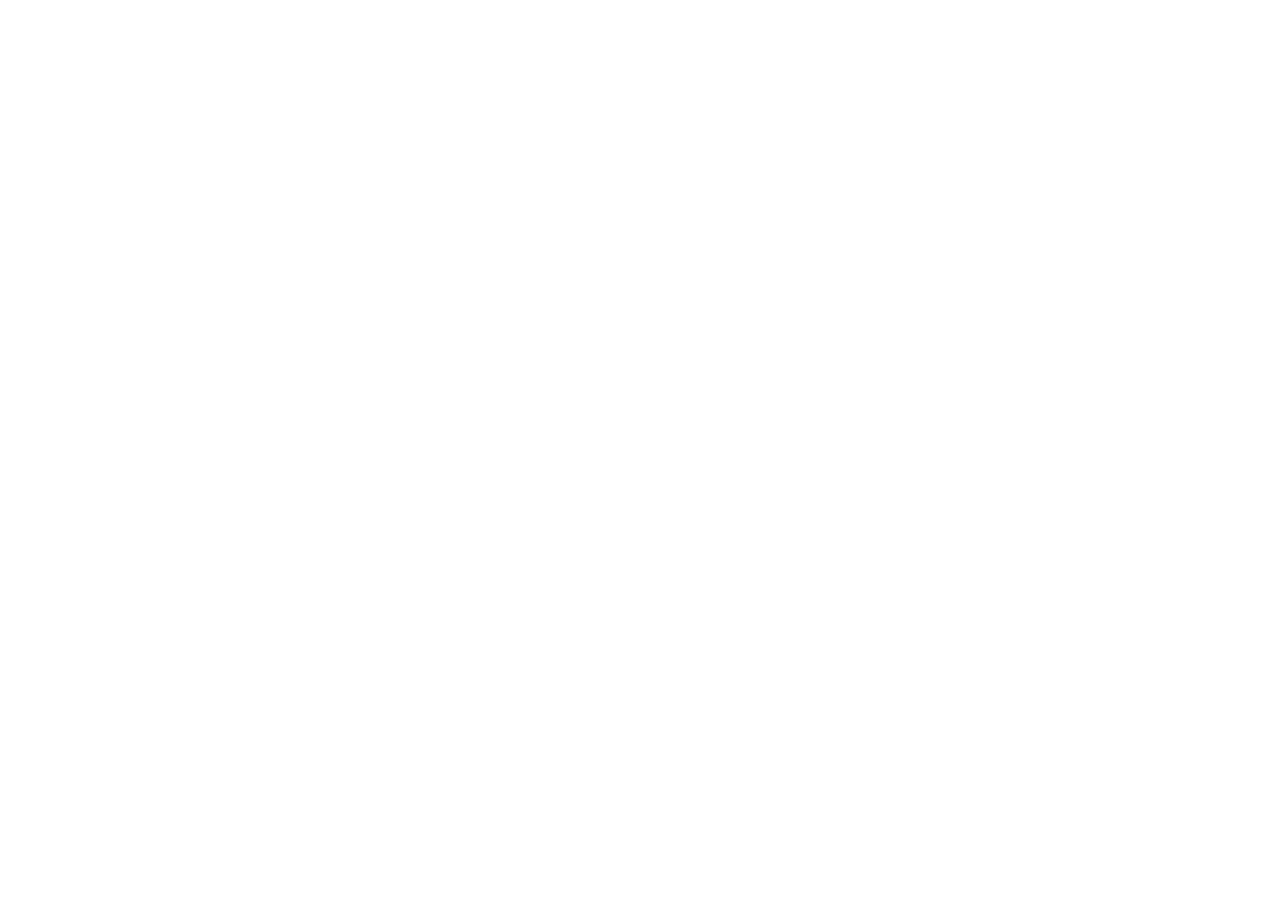
==== showcase/uiexperiments/index.html @ d34d2a48 "adding a showcase" ====
<!doctype html>
<html lang="en">
  <head>
    <meta charset="UTF-8" />
    <link rel="icon" type="image/svg+xml" href="/icon.svg" />
    <meta name="viewport" content="width=device-width, initial-scale=1.0" />
    <title>React UI experiments</title>
    <script type="module" crossorigin src="/assets/index-DC1l7DuR.js"></script>
    <link rel="stylesheet" crossorigin href="/assets/index-D_OOP_b_.css">
  </head>
  <body>
    <div id="root"></div>
  </body>
</html>
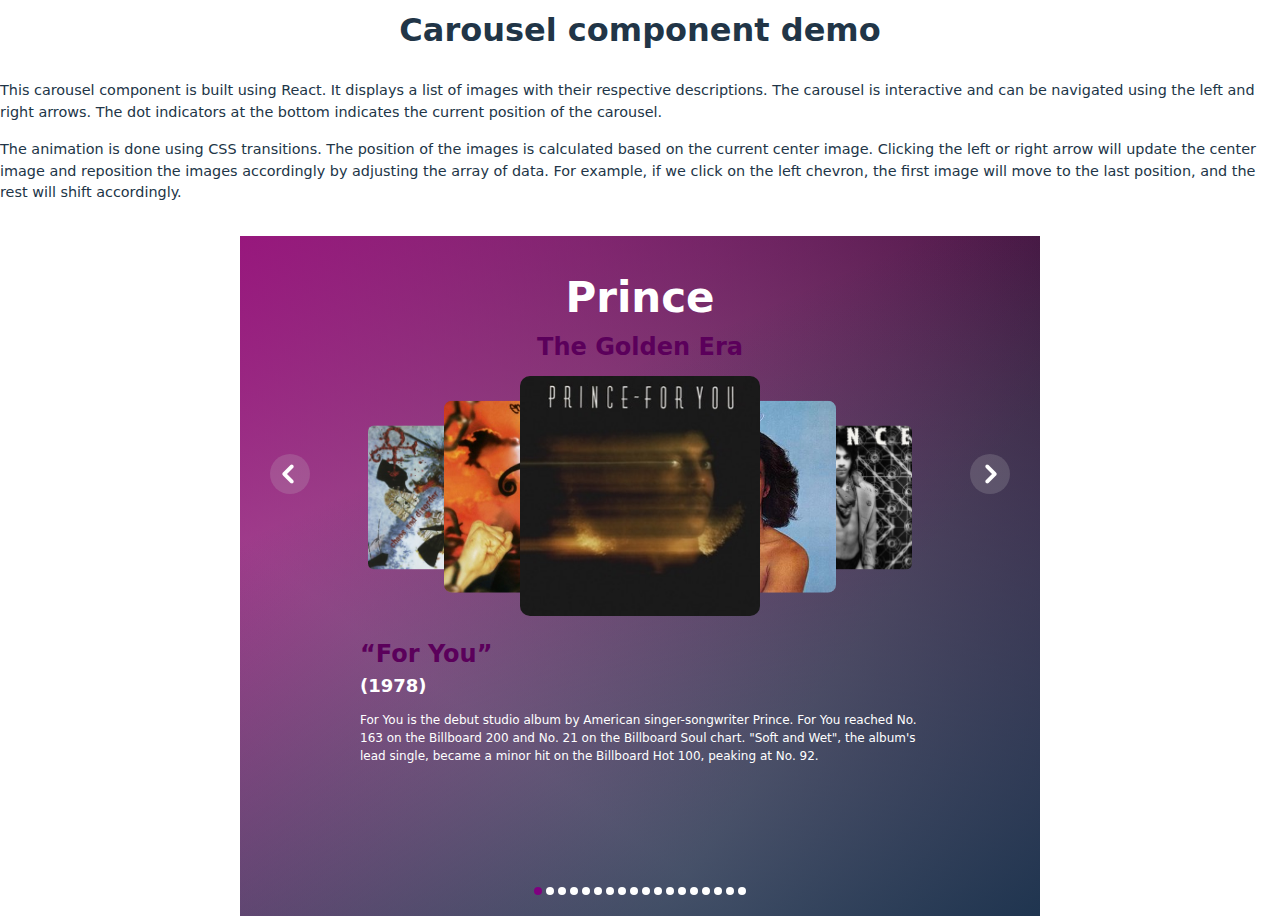
==== commit 7c5487be: "rearranged assets for uix" ====
--- a/showcase/uiexperiments/index.html
+++ b/showcase/uiexperiments/index.html
@@ -5,8 +5,8 @@
     <link rel="icon" type="image/svg+xml" href="/icon.svg" />
     <meta name="viewport" content="width=device-width, initial-scale=1.0" />
     <title>React UI experiments</title>
-    <script type="module" crossorigin src="/assets/index-DC1l7DuR.js"></script>
-    <link rel="stylesheet" crossorigin href="/assets/index-D_OOP_b_.css">
+    <script type="module" crossorigin src="/assets/uix/index-DC1l7DuR.js"></script>
+    <link rel="stylesheet" crossorigin href="/assets/uix/index-D_OOP_b_.css">
   </head>
   <body>
     <div id="root"></div>
--- a/assets/uix/index-D_OOP_b_.css
+++ b/assets/uix/index-D_OOP_b_.css
@@ -0,0 +1 @@
+._Carousel_1n3sc_5{background:linear-gradient(336deg,#092844d3,#09284400 70.71%),linear-gradient(127deg,#9d037ccc,#9d037c00 70.71%),linear-gradient(217deg,#2c0229e6,#2c022971 70.71%);width:800px;height:680px;margin:0;padding:0;position:relative;display:flex;flex-direction:column;align-items:center;justify-content:center}._Carousel_1n3sc_5>._headers_1n3sc_20{margin:0;padding-top:20px;color:#fff;text-align:center;position:absolute;top:10px}._Carousel_1n3sc_5>._headers_1n3sc_20>h1{font-weight:700;font-size:42px;margin:0}._Carousel_1n3sc_5>._headers_1n3sc_20>h2{color:#5b005b;margin:0}._Carousel_1n3sc_5>._albumDescription_1n3sc_40{color:#fff;margin:0 120px;position:absolute;top:400px}._Carousel_1n3sc_5>._albumDescription_1n3sc_40>h2{font-size:24px;margin:0;color:#5b005b}._Carousel_1n3sc_5>._albumDescription_1n3sc_40>h3{font-size:18px;margin:0}._Carousel_1n3sc_5>._albumDescription_1n3sc_40>p{font-size:12px;text-align:left;line-height:18px}._Carousel_1n3sc_5>._navIndicator_1n3sc_65{position:absolute;bottom:14px;left:0;width:100%;display:flex;justify-content:center}._Carousel_1n3sc_5>._navIndicator_1n3sc_65>._dotContainer_1n3sc_74>._dot_1n3sc_74{display:inline-block;width:8px;height:8px;border-radius:4px;background-color:#fff;margin:0 2px}._Carousel_1n3sc_5>._navIndicator_1n3sc_65>._dotContainer_1n3sc_74>._dot_1n3sc_74._selected_1n3sc_83{background-color:purple}._Carousel_1n3sc_5>._leftChevron_1n3sc_89,._Carousel_1n3sc_5>._rightChevron_1n3sc_90{position:absolute;top:32%;width:40px;height:40px;border-radius:20px;background-color:#c8c8c833;display:flex;align-items:center;justify-content:center;margin:0;padding:0;cursor:pointer;transition:.8s ease;z-index:99}._Carousel_1n3sc_5>._leftChevron_1n3sc_89{left:30px}._Carousel_1n3sc_5>._rightChevron_1n3sc_90{right:30px}._Carousel_1n3sc_5>._leftChevron_1n3sc_89>img,._Carousel_1n3sc_5>._rightChevron_1n3sc_90>img{width:12px;height:20px;margin-left:-4px;transition:.2s ease;-webkit-user-select:none;user-select:none}._Carousel_1n3sc_5>._rightChevron_1n3sc_90>img{transform:rotate(180deg);margin-left:2px}._Carousel_1n3sc_5>._leftChevron_1n3sc_89:hover,._Carousel_1n3sc_5>._rightChevron_1n3sc_90:hover{background-color:#5b005b}._Carousel_1n3sc_5>._leftChevron_1n3sc_89:hover>img{margin-left:-12px}._Carousel_1n3sc_5>._rightChevron_1n3sc_90:hover>img{margin-left:10px}._Carousel_1n3sc_5>._posterContainer_1n3sc_138{top:-60px;left:0;width:100%;height:300px;position:relative}._Carousel_1n3sc_5>._posterContainer_1n3sc_138 ._itemContainer_1n3sc_146{position:absolute;top:10px;transition:.4s ease;display:flex;flex-direction:column}._Carousel_1n3sc_5>._posterContainer_1n3sc_138>._itemContainer_1n3sc_146._farleft_1n3sc_154{left:calc(50% - 320px);transform:scale(.6);z-index:95}._Carousel_1n3sc_5>._posterContainer_1n3sc_138>._itemContainer_1n3sc_146._left_1n3sc_89{left:calc(50% - 220px);transform:scale(.8);z-index:96}._Carousel_1n3sc_5>._posterContainer_1n3sc_138>._itemContainer_1n3sc_146._center_1n3sc_166{left:calc(50% - 120px);z-index:98}._Carousel_1n3sc_5>._posterContainer_1n3sc_138>._itemContainer_1n3sc_146._right_1n3sc_90{left:calc(50% - 20px);transform:scale(.8);z-index:97}._Carousel_1n3sc_5>._posterContainer_1n3sc_138>._itemContainer_1n3sc_146._farright_1n3sc_177{left:calc(50% + 80px);transform:scale(.6);z-index:96}._Carousel_1n3sc_5>._posterContainer_1n3sc_138>._itemContainer_1n3sc_146._hidden_1n3sc_183{left:50%;transform:scale(.4);z-index:90;opacity:0}._Carousel_1n3sc_5>._posterContainer_1n3sc_138>._itemContainer_1n3sc_146>._albumCover_1n3sc_190{position:relative}._Carousel_1n3sc_5>._posterContainer_1n3sc_138>._itemContainer_1n3sc_146>._albumCover_1n3sc_190>img{border-radius:10px;width:240px;height:240px}.container{max-width:1280px;margin:0 auto;display:flex;flex-direction:column;align-items:center}.container>h1{font-size:2rem;margin:.4rem}.container>.description{margin:.2rem 0 1rem}.container>.description>p{font-size:.9rem;margin:1rem 0}.button-container{display:flex;gap:1rem;justify-content:center;margin-top:2rem}:root{font-family:Inter,system-ui,Avenir,Helvetica,Arial,sans-serif;line-height:1.5;font-weight:400;color-scheme:light dark;background-color:#fff;color:#213547;font-synthesis:none;text-rendering:optimizeLegibility;-webkit-font-smoothing:antialiased;-moz-osx-font-smoothing:grayscale}body{margin:0;min-width:320px;min-height:100vh}
